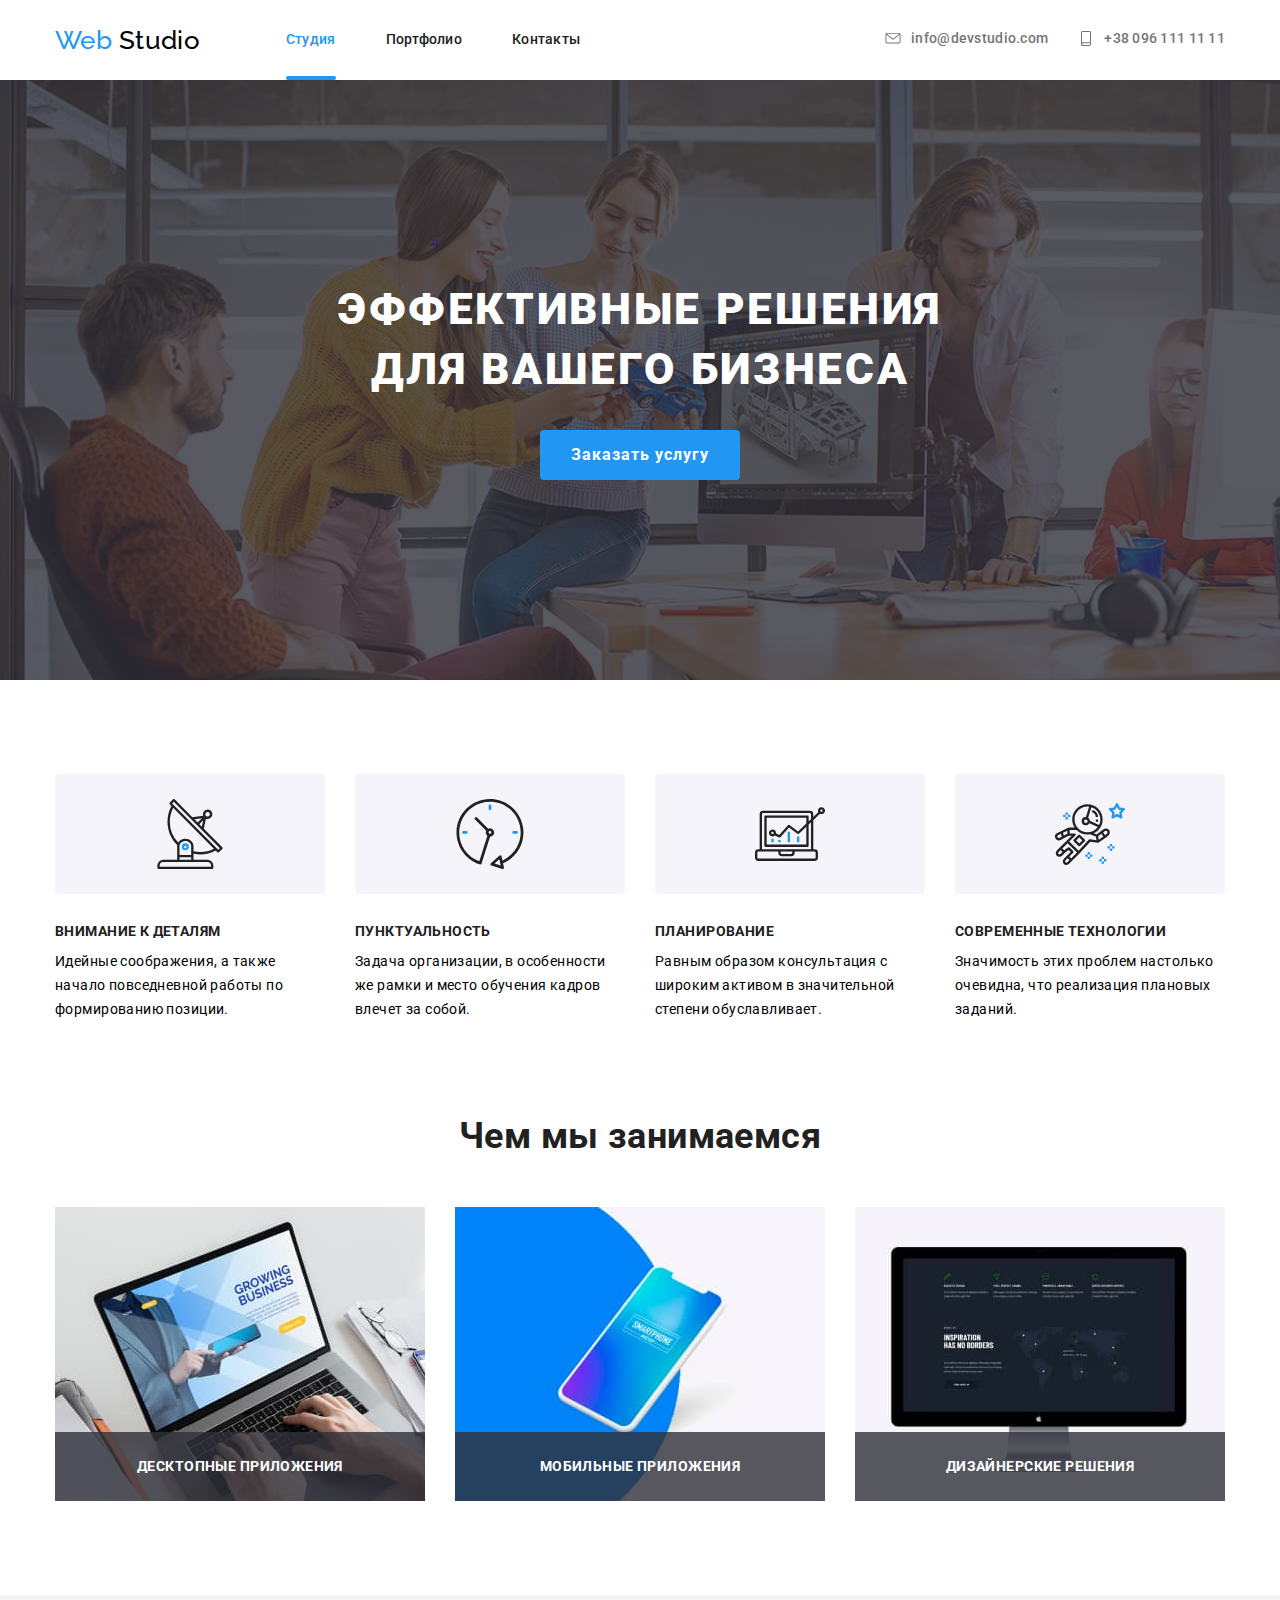
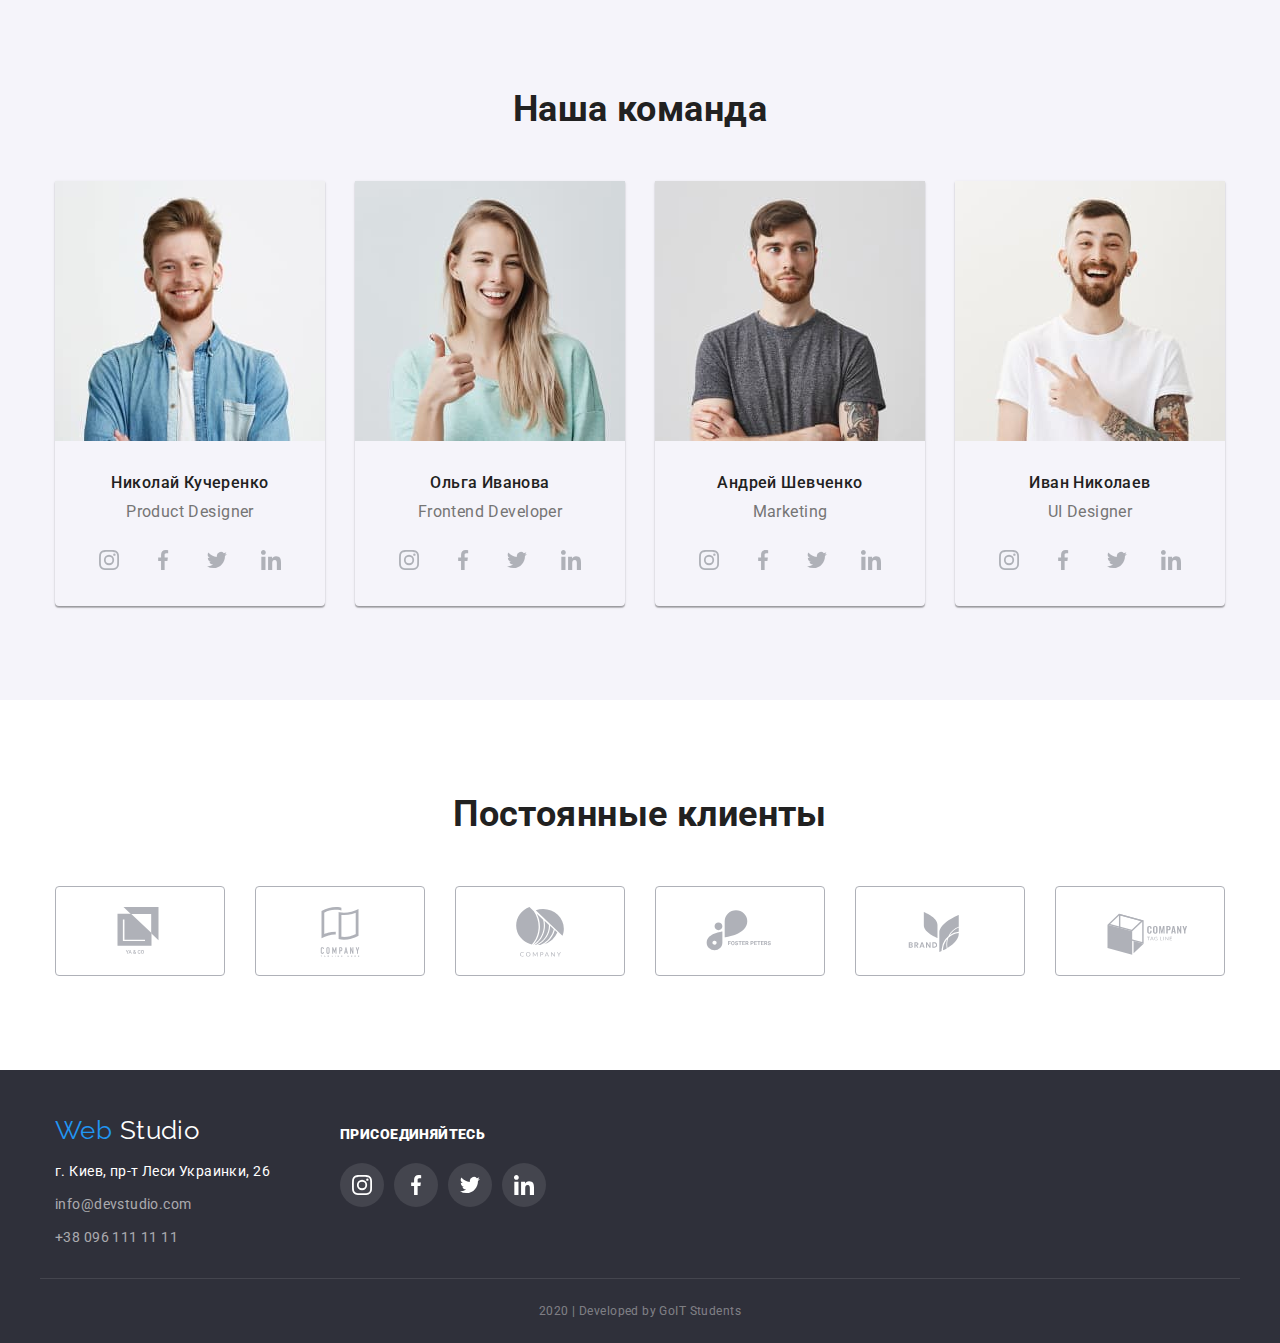
==== index.html @ 86d96fcd "добавляет исходники" ====
<!DOCTYPE html>
<html lang="ru">
    <head>
        <meta charset="utf-8">
        <meta name="viewport" content="width=device-width, initial-scale=1.0">
        <title>Web Studio v.1</title>
        <link href="https://fonts.googleapis.com/css2?family=Raleway:wght@700&family=Roboto:wght@400;500;700;900&display=swap" rel="stylesheet">
        <link rel="stylesheet" href="https://cdnjs.cloudflare.com/ajax/libs/modern-normalize/0.6.0/modern-normalize.min.css">
        <link rel="stylesheet" href="./css/style.css">
    </head>

    <body>
        <header>
            <nav class="header header-nav container">
                <a class="logo" href="index.html">
                    <span class="logo-web">Web</span>
                    <span class="logo-header">Studio</span>
                </a>   
                <ul class="site-nav menu-nav">
                     <li class="menu-nav-link">
                        <a class="link current" href="index.html">Студия</a>
                     </li>
                     <li class="menu-nav-link">
                        <a class="link" href="portfolio.html">Портфолио</a>
                     </li>
                     <li class="menu-nav-link">
                        <a class="link" href="">Контакты</a>
                     </li>
                </ul>  
                <ul class="contact contact-nav">
                    <li class="cnt">
                        <a class="cnt-link" href="mailto:info@devstudio.com">
                            <svg class="icon-cnt">
                                <use href="./image/sprite.svg#icon-mail"></use>
                            </svg>
                            info@devstudio.com
                        </a>
                    </li>
                    <li class="cnt"> 
                        <a class="cnt-link" href="tel:+380961111111">
                            <svg class="icon-cnt">
                                <use href="./image/sprite.svg#icon-tel"></use>
                            </svg>
                            +38 096 111 11 11</a>
                    </li>
                </ul>      
             </nav> 
        </header>


        <main>
            <!-- Герой -->
            <section class="hero">
               <div class="hero-container">
                    <h1 class="hero-title">Эффективные решения<br>для вашего бизнеса</h1> 
                    <a class="button" href="">Заказать услугу</a>
               </div>
            </section>

            <!-- Особенности -->
            <!--<section class="container ">
                <h2 class="container-title">Наши преимущества</h2>
                <ul class="section">
                    <li class="section-list">
                        <h3 class="section-title">Внимание к деталям</h3>
                        <p class="text">Идейные соображения, а также начало повседневной работы по формированию позиции.</p>
                    </li>
                    <li class="section-list">
                        <h3 class="section-title">Пунктуальность</h3>
                        <p class="text">Задача организации, в особенности же рамки и место обучения кадров влечет за собой.</p>
                    </li>
                    <li class="section-list">
                        <h3 class="section-title">Планирование</h3>
                        <p class="text">Равным образом консультация с широким активом в значительной степени обуславливает.</p>
                    </li>
                    <li class="section-list">
                        <h3 class="section-title">Современные технологии</h3>
                        <p class="text">Значимость этих проблем настолько очевидна, что реализация плановых заданий.</p>
                    </li>
                </ul>
            </section>
        -->

           <section class="container ">
                <h2 class="visually-hidden">Наши преимущества</h2>
                <ul class="section">
                    <li class="section-list">
                        <div class="section-icon">
                            <svg>
                                <use href="./image/sprite.svg#icon-antenna"></use>
                            </svg>
                        </div>
                        <h3 class="section-title">Внимание к деталям</h3>
                        <p class="text">Идейные соображения, а также начало повседневной работы по формированию позиции.</p>
                    </li>
                    <li class="section-list">
                        <div class="section-icon">
                            <svg>
                                <use href="./image/sprite.svg#icon-clock"></use>
                            </svg>
                        </div>
                        <h3 class="section-title">Пунктуальность</h3>
                        <p class="text">Задача организации, в особенности же рамки и место обучения кадров влечет за собой.</p>
                    </li>
                    <li class="section-list">
                        <div class="section-icon">
                            <svg>
                                <use href="./image/sprite.svg#icon-diagram"></use>
                            </svg>
                        </div>
                        <h3 class="section-title">Планирование</h3>
                        <p class="text">Равным образом консультация с широким активом в значительной степени обуславливает.</p>
                    </li>
                    <li class="section-list">
                        <div class="section-icon">
                            <svg>
                                <use href="./image/sprite.svg#icon-astronaut"></use>
                            </svg>
                        </div>
                        <h3 class="section-title">Современные технологии</h3>
                        <p class="text">Значимость этих проблем настолько очевидна, что реализация плановых заданий.</p>
                    </li>
                </ul>
            </section>


            <!--Чем мы занимаемся-->
            <section class="features container">
                <h2 class="features-title">Чем мы занимаемся</h2>
                <ul class="features-list">
                    <li class="features-items">
                        <img class="features-img" src="./image/desktop.jpg" alt="desktop">
                        <p>Десктопные приложения</p>
                    </li>
                    <li class="features-items">
                        <img class="features-img" src="./image/mobi.jpg" alt="mobi">
                        <p>Мобильные приложения</p>
                    </li>
                    <li class="features-items">
                        <img class="features-img" src="./image/design.jpg" alt="design">
                        <p>Дизайнерские решения</p>
                    </li>
                </ul>
            </section>
            
            <!--Team-->
            <section class="team">
                <div class="container">
                    <h2 class="team-title">Наша команда</h2>
                    <ul class="team-list">
                        <li class="team-items">
                            <img src="./image/николай.jpg" alt="Николай Кучеренко">
                            <h3 class="team-name">Николай Кучеренко</h3>
                            <p>Product Designer</p>
                            <ul class="social">
                                <li class="social-items">
                                    <a target="_blank" href="" aria-label="instagram">
                                        <svg class="social-icon">
                                            <use href="./image/sprite.svg#icon-instagram"></use>
                                        </svg>
                                    </a>
                                </li>
                                <li class="social-items">
                                    <a target="_blank" href="" aria-label="facebook">
                                        <svg class="social-icon">
                                            <use href="./image/sprite.svg#icon-facebook"></use>
                                        </svg>
                                    </a>
                                </li>
                                <li class="social-items">
                                    <a target="_blank" href="" aria-label="twitter">
                                        <svg class="social-icon">
                                            <use href="./image/sprite.svg#icon-twitter"></use>
                                        </svg>
                                    </a>
                                </li>
                                <li class="social-items">
                                    <a target="_blank" href="" aria-label="linkedin">
                                        <svg class="social-icon">
                                            <use href="./image/sprite.svg#icon-linkedin"></use>
                                        </svg>
                                    </a>
                                </li>
                            </ul>
                        </li>
                        <li class="team-items">
                            <img src="./image/ольга.jpg" alt="Ольга Иванова">
                            <h3 class="team-name">Ольга Иванова</h3>
                            <p>Frontend Developer</p>
                            <ul class="social">
                                <li class="social-items">
                                    <a target="_blank" href="" aria-label="instagram">
                                        <svg class="social-icon">
                                            <use href="./image/sprite.svg#icon-instagram"></use>
                                        </svg>
                                    </a>
                                </li>
                                <li class="social-items">
                                    <a target="_blank" href="" aria-label="facebook">
                                        <svg class="social-icon">
                                            <use href="./image/sprite.svg#icon-facebook"></use>
                                        </svg>
                                    </a>
                                </li>
                                <li class="social-items">
                                    <a target="_blank" href="" aria-label="twitter">
                                        <svg class="social-icon">
                                            <use href="./image/sprite.svg#icon-twitter"></use>
                                        </svg>
                                    </a>
                                </li>
                                <li class="social-items">
                                    <a target="_blank" href="" aria-label="linkedin">
                                        <svg class="social-icon">
                                            <use href="./image/sprite.svg#icon-linkedin"></use>
                                        </svg>
                                    </a>
                                </li>
                            </ul>
                        </li>
                        <li class="team-items">
                            <img src="./image/андрей.jpg" alt="Андрей Шевченко">
                            <h3 class="team-name">Андрей Шевченко</h3>
                            <p>Marketing</p>
                            <ul class="social">
                                <li class="social-items">
                                    <a target="_blank" href="" aria-label="instagram">
                                        <svg class="social-icon">
                                            <use href="./image/sprite.svg#icon-instagram"></use>
                                        </svg>
                                    </a>
                                </li>
                                <li class="social-items">
                                    <a target="_blank" href="" aria-label="facebook">
                                        <svg class="social-icon">
                                            <use href="./image/sprite.svg#icon-facebook"></use>
                                        </svg>
                                    </a>
                                </li>
                                <li class="social-items">
                                    <a target="_blank" href="" aria-label="twitter">
                                        <svg class="social-icon">
                                            <use href="./image/sprite.svg#icon-twitter"></use>
                                        </svg>
                                    </a>
                                </li>
                                <li class="social-items">
                                    <a target="_blank" href="" aria-label="linkedin">
                                        <svg class="social-icon">
                                            <use href="./image/sprite.svg#icon-linkedin"></use>
                                        </svg>
                                    </a>
                                </li>
                            </ul>
                        </li>
                        <li class="team-items">
                            <img src="./image/иван.jpg" alt="Иван Николаев">
                            <h3 class="team-name">Иван Николаев</h3>
                            <p>UI Designer</p>
                            <ul class="social">
                                <li class="social-items">
                                    <a target="_blank" href="" aria-label="instagram">
                                        <svg class="social-icon">
                                            <use href="./image/sprite.svg#icon-instagram"></use>
                                        </svg>
                                    </a>
                                </li>
                                <li class="social-items">
                                    <a target="_blank" href="" aria-label="facebook">
                                        <svg class="social-icon">
                                            <use href="./image/sprite.svg#icon-facebook"></use>
                                        </svg>
                                    </a>
                                </li>
                                <li class="social-items">
                                    <a target="_blank" href="" aria-label="twitter">
                                        <svg class="social-icon">
                                            <use href="./image/sprite.svg#icon-twitter"></use>
                                        </svg>
                                    </a>
                                </li>
                                <li class="social-items">
                                    <a target="_blank" href="" aria-label="linkedin">
                                        <svg class="social-icon">
                                            <use href="./image/sprite.svg#icon-linkedin"></use>
                                        </svg>
                                    </a>
                                </li>
                            </ul>
                        </li>
                    </ul>
                </div>
            </section>

            <!--Наши клиенты-->
            <section class="client container">
                <h2 class="client-title">Постоянные клиенты</h2>
                <ul class="client-list">
                    <li class="client-items">
                        <a class="client-link" href="">
                            <svg class="icon-client icon-client1">
                                <use href="./image/sprite.svg#icon-client1"></use>
                            </svg>
                            </a>
                        </li>
                    <li class="client-items">
                        <a class="client-link" href="">
                            <svg class="icon-client icon-client2">
                                <use href="./image/sprite.svg#icon-client2"></use>
                            </svg>
                            </a>
                        </li>
                    <li class="client-items">
                        <a class="client-link" href="">
                            <svg class="icon-client icon-client3">
                                <use href="./image/sprite.svg#icon-client3"></use>
                            </svg>
                        </a>
                    </li>
                    <li class="client-items">
                        <a class="client-link" href="">
                            <svg class="icon-client icon-client4">
                                <use href="./image/sprite.svg#icon-client4"></use>
                            </svg>
                        </a>
                    </li>
                    <li class="client-items">
                        <a class="client-link" href="">
                            <svg class="icon-client icon-client5">
                                <use href="./image/sprite.svg#icon-client5"></use>
                            </svg>
                        </a>
                    </li>
                    <li class="client-items">
                        <a class="client-link" href="">
                            <svg class="icon-client icon-client6">
                                <use href="./image/sprite.svg#icon-client6"></use>
                            </svg>
                        </a>
                    </li>
                </ul>
            </section>
        </main>
        <footer>
            <div class="container footer">
                <div class="footer-address">
                    <a class="logo" href="index.html">
                        <span class="logo-web">Web</span>
                        <span class="logo-footer">Studio</span>
                    </a> 
                    <address class="address">
                        <p>г. Киев, пр-т Леси Украинки, 26</p>
                        <a class="address-link" href="mailto:info@devstudio.com">info@devstudio.com</a>
                        <a class="address-link" href="tel:+380961111111">+38 096 111 11 11</a>
                    </address>
                </div>
                <div class="join-in">
                    <p><b>Присоединяйтесь</b></p>
                    <ul class="social social-footer">
                        <li class="social-items">
                            <a class="link-items" target="_blank" href="" aria-label="instagram">
                                <svg class="social-icon">
                                    <use href="./image/sprite.svg#icon-instagram"></use>
                                </svg>
                            </a>
                        </li>
                        <li class="social-items">
                            <a class="link-items" target="_blank" href="" aria-label="facebook">
                                <svg class="social-icon">
                                    <use href="./image/sprite.svg#icon-facebook"></use>
                                </svg>
                            </a>
                        </li>
                        <li class="social-items">
                            <a class="link-items" target="_blank" href="" aria-label="twitter">
                                <svg class="social-icon">
                                    <use href="./image/sprite.svg#icon-twitter"></use>
                                </svg>  
                            </a>
                        </li>
                        <li class="social-items">
                            <a class="link-items" target="_blank" href="" aria-label="linkedin">
                                <svg class="social-icon">
                                    <use href="./image/sprite.svg#icon-linkedin"></use>
                                </svg>
                            </a>
                        </li>
                    </ul>
                </div>
            </div>
            <p class="footer-text container">2020 | Developed by GoIT Students</p>
        </footer>
    </body>
</html>
---- css/style.css ----
:root{
    --primary-text-color: #757575;
    --accent-color: #2196F3;
    --title-text-color: #212121;
    --footer-text-color: rgba(255, 255, 255, 0.6);
    --footer-background-color: #2F303A;
    --section-background: #F5F4FA;
    --white-color: #FFFFFF;

}

html {
    box-sizing: border-box;
}
  
*,
*::before,
*::after {
    box-sizing: inherit;
}

body{
    font-family: 'Roboto', sans-serif;
    font-size: 14px;
    font-weight: 400;
    letter-spacing: 0.03em;
    max-width: 1600px;
    margin: 0;
    padding: 0;
}

ul a,
a{
    text-decoration: none;
}

h2,
h3{
    color: var(--title-text-color);
}

h2{
    font-size: 36px;
    font-weight: 700;
    line-height: 1.16;
    text-align: center;
}

ul li{
    list-style: none;
} 

h1,h2,h3,h4,h5,h6,ul,p,svg,img{
    margin: 0;
    padding: 0;
}

.container{
    margin-left: auto;
    margin-right: auto;
    width: 1200px;
    padding-left: 15px;
    padding-right: 15px;
}

/*LOGO*/
.logo{
    display: block;
    
    font-family: 'Raleway', sans-serif;
    font-size: 26px;
    line-height: 1.19;
    text-decoration: none;
}
.logo .logo-web{
    color: var(--accent-color);
}

.logo .logo-header{
    color: black;
}

.logo .logo-footer{
    color: var(--white-color);
}



/*HEADER*/
header{
    position: sticky;
    top: 0;
    left: 0;
    z-index: 5;

    background-color: var(--white-color);
    font-weight: 500;
    
    line-height: 1.14;
    letter-spacing: 0.02em;
}

.site-nav .link{
    display: block;
    position: relative;

    padding-bottom: 32px;
    padding-top: 32px;
    color: var(--title-text-color);
    transition: color 250ms cubic-bezier(0.4, 0, 0.2, 1);
}


.site-nav .link.current{
    color: var(--accent-color);
}

.site-nav .link.current::after{
    content: '';
    position: absolute;
    bottom: 0;
    left: 0;

    height: 4px;
    width: 100%;
    border-radius: 2px;
    background-color: var(--accent-color);
}

.contact .cnt-link{
    color: var(--primary-text-color);
    transition: color 250ms cubic-bezier(0.4, 0, 0.2, 1);
}

.contact .icon-cnt{
    transition: fill 250ms cubic-bezier(0.4, 0, 0.2, 1);
}

.site-nav .link:hover,
.site-nav .link:focus,
.contact .cnt-link:hover,
.contact .cnt-link:focus,
.contact .cnt-link:hover .icon-cnt,
.contact .cnt-link:focus .icon-cnt {
  color: var(--accent-color);
  fill: var(--accent-color);
}

.menu-nav{
    display: flex;
}

.menu-nav-link + .menu-nav-link{
    margin-left: 50px;
}

.menu-nav-link{
    margin-left: 86px;
}

.header-nav{
    display: flex;
    justify-content: space-between;
    align-items: center;
}

.contact-nav{
    display: flex;
    margin-left: auto;
    align-self: center;
}

.cnt + .cnt{
    margin-left: 30px;
}

.icon-cnt{
    fill: var(--primary-text-color);
    width: 16px;
    height: 15px;
    margin-right: 10px;
}

.cnt-link{
    display: inline-flex;
}



/*HERO*/
.hero{
    max-width: 1600px;
    height: 600px;
    background-image: linear-gradient( rgba(47, 48, 58, 0.8),  rgba(47, 48, 58, 0.8)),
    url(../image/hero.jpg); 
    text-align: center;
    color: var(--white-color);
    margin-bottom: 94px;
}

.hero-title{    
    font-weight: 900;
    font-size: 44px;
    line-height: 1.36;
    letter-spacing: 0.06em;
    text-transform: uppercase;
    margin-bottom: 30px;
    
}

.hero .button{
    color: var(--white-color);
    font-weight: 700;
    font-size: 16px;
    line-height: 1.87;
    letter-spacing: 0.06em;

    padding-top: 10px;
    padding-bottom: 10px;
    background-color: var(--accent-color);
    display: block;
    width: 200px;
    border-radius: 4px;
    margin-right: auto;
    margin-left: auto;
}

.hero .hero-container{
    padding-top: 200px;
    padding-bottom: 200px;
}

/*Особенности*/
.section{
    display: flex;
    margin-bottom: 94px;
}

/*
.section .section-list::before{
    content: "";
    display: inline-flex;
    width: 270px;
    height: 120px;
    background-color: var(--section-background);
    border-radius: 4px;
}

.section .section-list:nth-child(1)::before{
    background-image: url(../image/antenna.svg);
    background-position: center;
    background-repeat: no-repeat;
}

.section .section-list:nth-child(2)::before{
    background-image: url(../image/clock.svg);
    background-position: center;
    background-repeat: no-repeat;
}

.section .section-list:nth-child(3)::before{
    background-image: url(../image/diagram.svg);
    background-position: center;
    background-repeat: no-repeat;
}

.section .section-list:nth-child(4)::before{
    background-image: url(../image/astronaut.svg);
    background-position: center;
    background-repeat: no-repeat;
}
*/

.section-list .section-icon{
    width: 270px;
    height: 120px;
    background-color: var(--section-background);
    border-radius: 4px;
    text-align: center;
}

.section-icon svg{
    width: 70px;
    height: 70px;
    margin-top: 25px;
}

.section-list + .section-list{
    margin-left: 30px;
}

.section .section-title{
    font-weight: 700;
    font-size: 14px;
    line-height: 1.14;
    text-transform: uppercase;
    margin-top: 30px;
    margin-bottom: 10px;
}

.section .text{
    line-height: 1.71;
    margin: 0;
}

.visually-hidden{
    position: absolute;
    width: 1px;
    height: 1px;
    margin: -1px;
    border: 0;
    padding: 0;
    clip: rect(0 0 0 0);
    overflow: hidden;
}


/* Чем мы занимаемся?*/

.features-list{
    display: flex;
    margin-bottom: 94px;
}

.features-title{
    margin-bottom: 50px;
}

.features-items + .features-items{
    margin-left: 30px;
}

.features-items{
    position: relative;
}

.features p{
    position: absolute;
    bottom: 0;
    left: 0;
    padding-top: 27px;
    padding-bottom: 27px;
    margin: 0;
    width: 100%;
    font-weight: 700;
    line-height: 1.14;
    text-transform: uppercase;
    text-align: center;
    color: var(--white-color);
    background: rgba(47, 48, 58, 0.8);
}

.features-img{
    display: block;
}


/*TEAM*/
.team{
    background-color: var(--section-background);
}
.team-title{
    margin-bottom: 50px;
    padding-top: 94px;
}

.team .team-list{
    display: flex;
    padding-bottom: 94px;
}

.team .team-items{
    box-shadow: 0px 2px 1px rgba(0, 0, 0, 0.2), 0px 1px 1px rgba(0, 0, 0, 0.14), 0px 1px 3px rgba(0, 0, 0, 0.12);
    border-radius: 0px 0px 4px 4px; 
}

.team-items + .team-items{
    margin-left: 30px;
} 

.team .team-name{
    font-weight: 500;
    font-size: 16px;
    line-height: 1.18;
    text-align: center;
    margin-top: 30px;
    margin-bottom: 10px;
}

.team p{
    color: var(--primary-text-color);
    font-weight: 400;
    font-size: 16px;
    line-height: 1.18;
    text-align: center;
    margin-bottom: 16px;
}



/*Social*/
.social .social-items:hover,
.social .social-items:focus{
    background-color: var(--accent-color);
    border-radius: 75%;
}

.social-items:hover .social-icon,
.social-items:focus .social-icon{
    fill: var(--white-color);
}

.social{
    display: flex;
    justify-content: center;
}

.social .social-items{
    margin-bottom: 24px;

    height: 44px;
    width: 44px;
    border-radius: 75%;
    
    transition: background-color 250ms cubic-bezier(0.4, 0, 0.2, 1);
}

.social .social-items a{
    display: block;
}

.social-items + .social-items{
    margin-left: 10px;
}

.social-icon{
    width: 44px;
    height: 44px;
    fill: #afb1b8;
    
    transition: fill 250ms cubic-bezier(0.4, 0, 0.2, 1);
}


/*Наши клиенты*/
.client-title{
    margin-bottom: 50px;
    margin-top: 94px;  
}

.client .client-list{
    display: flex;
    justify-content: space-between;
    margin-bottom: 94px;
}

.client .client-link{
    border: 1px solid #AFB1B8;
    box-sizing: border-box;
    border-radius: 4px;
    width: 170px;
    height: 90px;
    display: inline-block;
    text-align: center;

    transition: border 250ms cubic-bezier(0.4, 0, 0.2, 1);
}

.client-items + .client-items{
    margin-left: 30px;
}

.client .client-link:hover,
.client .client-link:focus{
    border: 1px solid var(--accent-color);
}


.client-items .icon-client{
    fill: #afb1b8;
    width: 100px;
    height: 50px;
    margin-top: 20px;

    transition: fill 250ms cubic-bezier(0.4, 0, 0.2, 1);
}

.client .client-link:hover svg,
.client .client-link:focus svg{
    fill: var(--accent-color);
}


/*FOOTER*/
footer{
    background-color: var(--footer-background-color);
    color: var(--white-color);
    font-weight: 400;
    font-style: normal;
    font-size: 14px;
    line-height: 1.71;
}

.footer{
    display: flex;
    align-items: baseline;
}
.footer-address{
    margin-top: 45px;
    margin-bottom: 28px;
}

.address{
    font-weight: 400;
    font-style: normal;
    display: flex;
    flex-direction: column;
    margin-top: 14px;
}

.address-link{
   color: var(--footer-text-color);
   margin-top: 9px;
   transition: color 250ms cubic-bezier(0.4, 0, 0.2, 1);
}

.address-link:hover,
.address-link:focus{
    color: var(--accent-color)
}

.join-in{
    font-weight: bold;
    line-height: 1.14;
    text-transform: uppercase;
    margin-left: 70px;
}

.join-in p{
    margin-bottom: 20px;
}

.footer-text{
    font-size: 12px;
    line-height: 2;
    text-align: center;
    color: rgba(255, 255, 255, 0.4); 
    padding-top: 20px;
    padding-bottom: 20px;
    border-top: 1px solid rgba(255, 255, 255, 0.1);;
}

.social-footer .social-icon{
    fill: var(--white-color);
    background: rgba(255, 255, 255, 0.1);
    border-radius: 75px;
}


/*PORTFOLIO*/


/*projects*/
.filter{
    font-weight: 500;
    font-size: 16px;
    line-height: 1.62;
    text-align: center;
    padding-left: 22px;
    padding-right: 22px;
    padding-top: 6px;
    padding-bottom: 6px;
    background: var(--section-background);
    border-radius: 4px;
    border: 1px solid transparent;
    cursor: pointer;

    transition: background-color 250ms cubic-bezier(0.4, 0, 0.2, 1), color 250ms cubic-bezier(0.4, 0, 0.2, 1), box-shadow 250ms cubic-bezier(0.4, 0, 0.2, 1);
}

.filters-items + .filters-items{
    margin-left: 8px;
}

.filter:hover,
.filter:focus{
    background-color: var(--accent-color);
    color: var(--white-color);
    box-shadow: 0px 2px 2px rgba(0, 0, 0, 0.12), 0px 1px 2px rgba(0, 0, 0, 0.08), 0px 3px 1px rgba(0, 0, 0, 0.1);
    border-radius: 4px;
}


.projects-list .title{
    font-weight: 700;
    font-size: 18px;
    line-height: 2;
    letter-spacing: 0.06em;
    text-align: left;
    padding-left: 24px;
    padding-right: 24px;
    margin-top: 20px;
}

.description{
    position: absolute;
    top: 100%;
    left: 0;
    
    transition: transform 250ms cubic-bezier(0.4, 0, 0.2, 1);

    padding-left: 24px;
    padding-right: 24px;
    padding-top: 63px;
    padding-bottom: 63px;

    width: 100%;
    height: 100%;
    opacity: 0;

    font-size: 18px;
    line-height: 1.55;
    color: var(--white-color);
    background: rgba(33, 150, 243, 0.9);
}

.project-modal{
    position: relative;
    overflow: hidden;
}

.project-modal:focus .description,
.project-modal:hover .description{
    transform: translateY(-100%);
}

.category{
    font-size: 16px;
    line-height: 1.87;
    color: var(--primary-text-color);
    padding-left: 24px;
    padding-right: 24px;
    margin-bottom: 20px;
    margin-top: 4px;
}

.projects .filters{
    display: flex;
    justify-content: center;
    margin-top: 93px;
    margin-bottom: 50px;
}

.projects .projects-list{
    display: flex;
    flex-wrap: wrap;
    margin-bottom: 94px;
}

.project-link{
    display: block;
}

.project-link img{
    display: block;
}

.projects .projects-items{
    width: calc((100% - 60px) / 3);
    margin-bottom: 30px;
    margin-right: 30px;
    border: 1px solid #EEEEEE;
    box-sizing: border-box;
    overflow: hidden;
}

.projects .projects-items:hover,
.projects .projects-items:focus{
    box-shadow: 1px 4px 6px rgba(0, 0, 0, 0.16), 0px 4px 4px rgba(0, 0, 0, 0.06), 0px 1px 1px rgba(0, 0, 0, 0.12);
    border: none;
}

.projects-items:hover .description,
.projects-items:focus .description{
    opacity: 1;
}


.projects-items:nth-last-child(-n+3){
  margin-bottom: 0;
}

.projects-items:nth-child(3n){
    margin-right: 0;
}
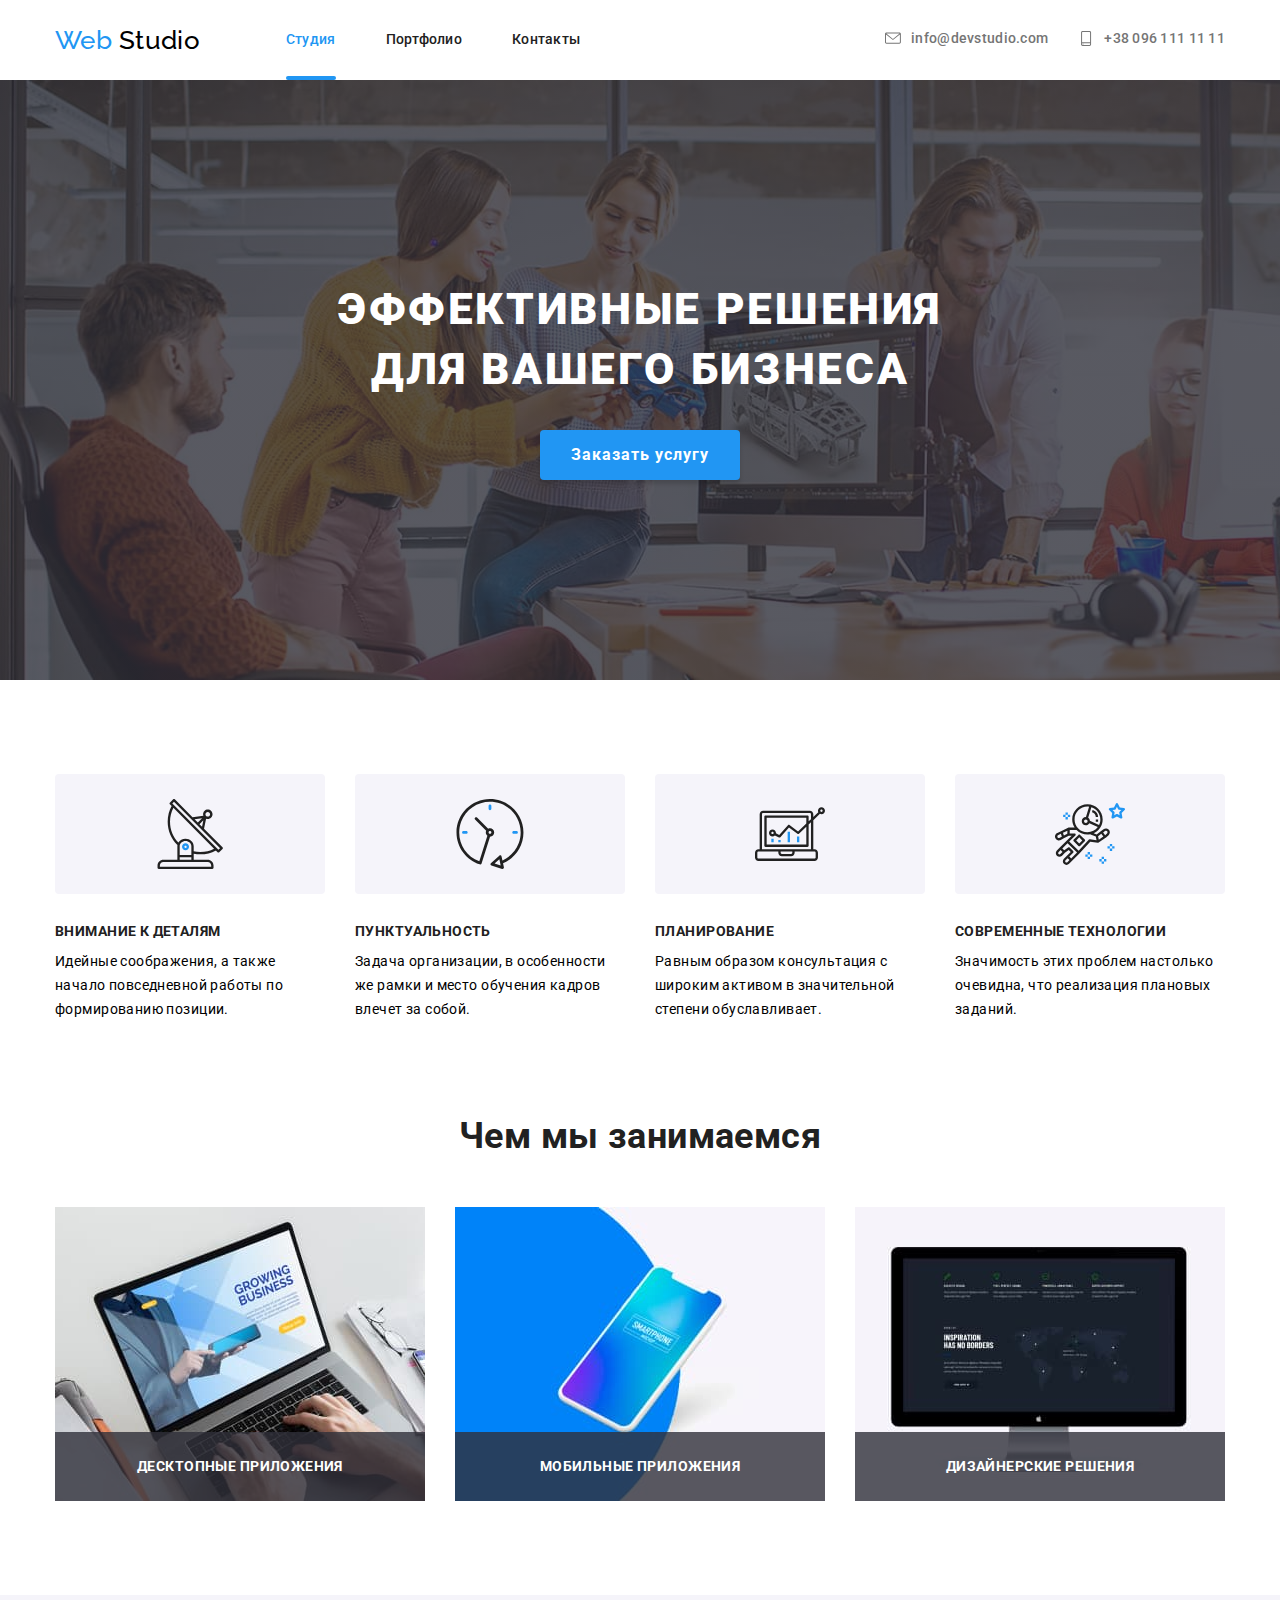
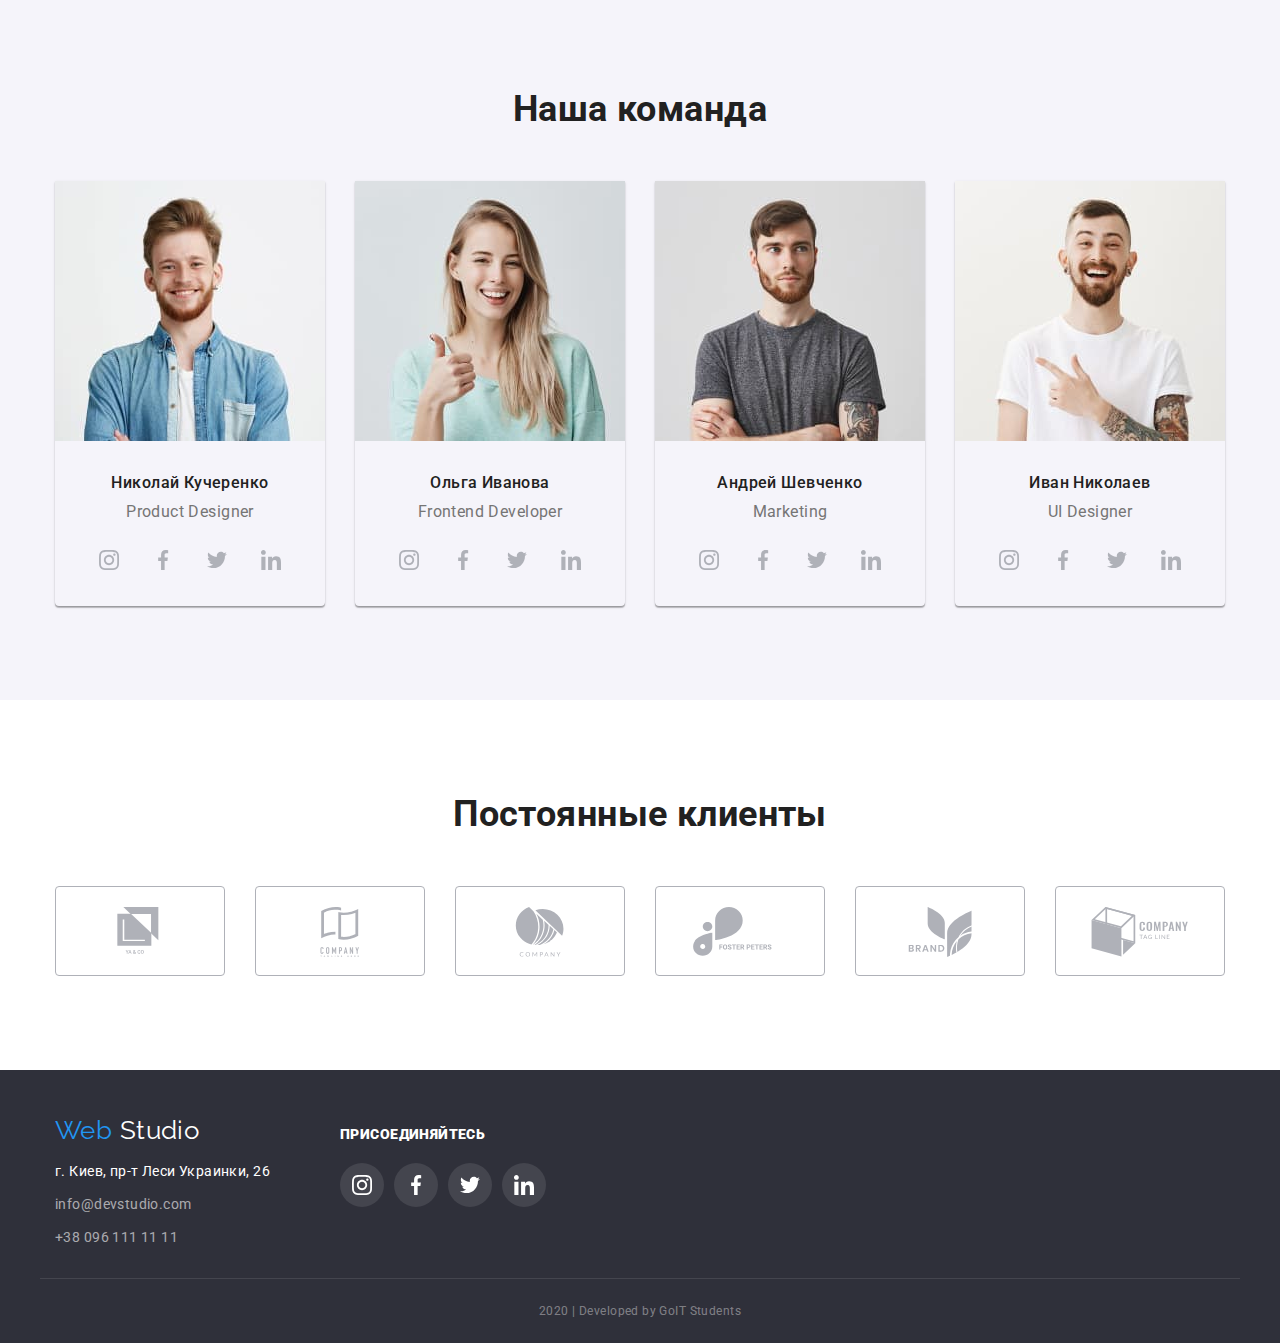
==== commit fb33218b: "что только не делает" ====
--- a/index.html
+++ b/index.html
@@ -53,7 +53,70 @@
             <section class="hero">
                <div class="hero-container">
                     <h1 class="hero-title">Эффективные решения<br>для вашего бизнеса</h1> 
-                    <a class="button" href="">Заказать услугу</a>
+                    <button class="open-button" data-modal-open>Заказать услугу</button>
+                    <div class="backdrop is-hidden" data-modal>
+                        <div class="modal-form">
+                            <button class="close-button" data-modal-close>
+                                <svg class="close-icon" viewBox="0 0 11 11" xmlns="http://www.w3.org/2000/svg">
+                                    <path d="M11 1.10786L9.89214 0L5.5 4.39214L1.10786 0L0 1.10786L4.39214 5.5L0 9.89214L1.10786 11L5.5 6.60786L9.89214 11L11 9.89214L6.60786 5.5L11 1.10786Z"/>
+                                </svg>                                        
+                            </button>
+                            <form class="form" action="" autocomplete="off">
+                                <h1 class="form-title">Оставьте свои данные, мы вам перезвоним</h1>
+                                <div class="form-field">
+                                    <input type="text" 
+                                        class="form-input" 
+                                        placeholder=" "
+                                        name="customer-name"
+                                        id="customer-name">
+                                    <label for="customer-name" class="form-label">Имя</label>
+                                    <svg class="icon">
+                                            <use href="./image/sprite.svg#icon-person-form"></use>
+                                    </svg>
+                                </div>
+                                <div class="form-field">
+                                    <input type="tel" 
+                                        class="form-input" 
+                                        placeholder=" "
+                                        name="tel"
+                                        id="tel">
+                                    <label for="tel" class="form-label">Телефон</label>
+                                    <svg class="icon">
+                                        <use href="./image/sprite.svg#icon-phone-form"></use>
+                                    </svg>
+                                </div>
+                                <div class="form-field">
+                                    <input type="email" 
+                                        class="form-input" 
+                                        placeholder=" "
+                                        name="mail"
+                                        id="mail">
+                                    <label for="mail" class="form-label">Почта</label>
+                                    <svg class="icon">
+                                        <use href="./image/sprite.svg#icon-email-form"></use>
+                                    </svg>
+                                </div>
+                                <div class="form-field comment">                                 
+                                    <textarea class="form-input form-comment" 
+                                        name="comment"
+                                        id="comment"
+                                        rows="10"
+                                        placeholder=" "></textarea>
+                                    <label class="form-label comment-label" for="comment">Комментарий</label>
+                                </div>
+                                <div class="form-field form-polisy">
+                                    <input type="checkbox"
+                                    name="polisy"
+                                    id="polisy"
+                                    placeholder=" ">
+                                    <label for="polisy">Соглашаюсь с рассылкой и принимаю
+                                        <a href="">Условия договора</a>
+                                    </label>
+                                </div>
+                                <button type="submit">Отправить</button>
+                            </form>
+                          </div>
+                    </div>
                </div>
             </section>
 
@@ -390,5 +453,7 @@
             </div>
             <p class="footer-text container">2020 | Developed by GoIT Students</p>
         </footer>
+
+        <script src="./js/modal.js"></script>
     </body>
 </html>--- a/css/style.css
+++ b/css/style.css
@@ -208,7 +208,7 @@
     
 }
 
-.hero .button{
+.hero .open-button{
     color: var(--white-color);
     font-weight: 700;
     font-size: 16px;
@@ -218,17 +218,182 @@
     padding-top: 10px;
     padding-bottom: 10px;
     background-color: var(--accent-color);
+    box-shadow: 0px 4px 4px rgba(0, 0, 0, 0.15);
     display: block;
     width: 200px;
     border-radius: 4px;
     margin-right: auto;
     margin-left: auto;
-}
+    cursor: pointer;
+    border: transparent;
+    outline: none;
+}
+
 
 .hero .hero-container{
     padding-top: 200px;
     padding-bottom: 200px;
 }
+
+
+/*модалка*/
+.backdrop{
+    position: fixed;
+    top: 0;
+    left: 0;
+    width: 100%;
+    height: 100%;
+  
+    opacity: 1;
+    background: rgba(0, 0, 0, 0.2);
+    transition: opacity 250ms cubic-bezier(0.4, 0, 0.2, 1);
+    z-index: 20;
+}
+
+.backdrop.is-hidden {
+    opacity: 0;
+    pointer-events: none;
+    visibility: hidden;
+  }
+
+.modal-form {
+    position: absolute;
+    top: 50%;
+    left: 50%;
+    transform: translateY(-50%) translateX(-50%);
+    max-width: 528px;
+    padding: 40px;
+  
+    background-color: #fff;
+    color: var(--title-text-color);
+    transition: transform 250ms cubic-bezier(0.4, 0, 0.2, 1);
+}
+
+.close-button{
+    display: flex;
+    justify-content: center;
+    align-items: center;
+    position: absolute;
+    right: 8px;
+    top: 8px;
+    width: 30px;
+    height: 30px;
+    
+    cursor: pointer;
+    border: 1px solid rgba(0, 0, 0, 0.1);
+    outline: none;
+    border-radius: 75px;
+    background-color: var(--white-color);
+   
+    padding: 0;
+}
+
+.close-icon{
+    width: 11px;
+    height: 11px;
+    fill: var(--title-text-color);
+}
+
+.close-button:hover .close-icon{
+    fill: var(--accent-color);
+}
+
+.form-title{
+    color: var(--title-text-color);
+    font-size: 20px;
+    margin-bottom: 30px;
+}
+
+.form-field{
+    margin-bottom: 28px;
+    position: relative;
+}
+
+.form-field.comment{
+    margin-bottom: 20px;
+}
+
+.form-field .form-comment{
+    resize: vertical;
+    min-height: 120px;
+    width: 100%;
+}
+
+
+.form-field .form-polisy{
+    margin-bottom: 30px;
+}
+
+.form-field .form-input{
+    width: 100%;
+    height: 40px;
+    padding: 12px 16px;
+    border: 1px solid rgba(33, 33, 33, 0.2);
+    border-radius: 4px;
+
+    transition: border-color 250ms cubic-bezier(0.4, 0, 0.2, 1);
+}
+
+.form .form-field input{
+    padding-left: 42px;
+}
+
+.form-input:focus{
+    border-color: var(--accent-color);
+    outline: none;
+}
+
+.form-field .form-label{
+    position: absolute;
+    top: 50%;
+    left: 42px;
+    transform: translateY(-50%);
+
+    color: var(--primary-text-color);
+
+    transition: color 250ms cubic-bezier(0.4, 0, 0.2, 1), transform 250ms cubic-bezier(0.4, 0, 0.2, 1);
+
+}
+
+.form-input:focus ~ .form-label,
+.form-input:not(:placeholder-shown) ~ .form-label{
+    color: var(--accent-color);
+    transform: translateY(-40px) translateX(-23px);
+}
+
+.form-field .form-label.comment-label{
+    position: absolute;
+    top: 20px;
+    left: 16px;  
+
+    transition: transform 250ms cubic-bezier(0.4, 0, 0.2, 1);
+}
+
+.form-input:focus ~ .form-label.comment-label,
+.form-input:not(:placeholder-shown) ~ .form-label.comment-label{
+    color: var(--accent-color);
+    transform: translateY(-40px);
+}
+
+.form-field .icon{
+    position: absolute;
+    top: 11px;
+    left: 16px;
+    height: 18px;
+    width: 18px;
+    display: inline-block;
+    
+    fill: var(--title-text-color);
+
+    transition: fill 250ms cubic-bezier(0.4, 0, 0.2, 1);
+}
+
+.form-field:focus-within .icon{
+    fill: var(--accent-color);
+}
+
+
+
 
 /*Особенности*/
 .section{
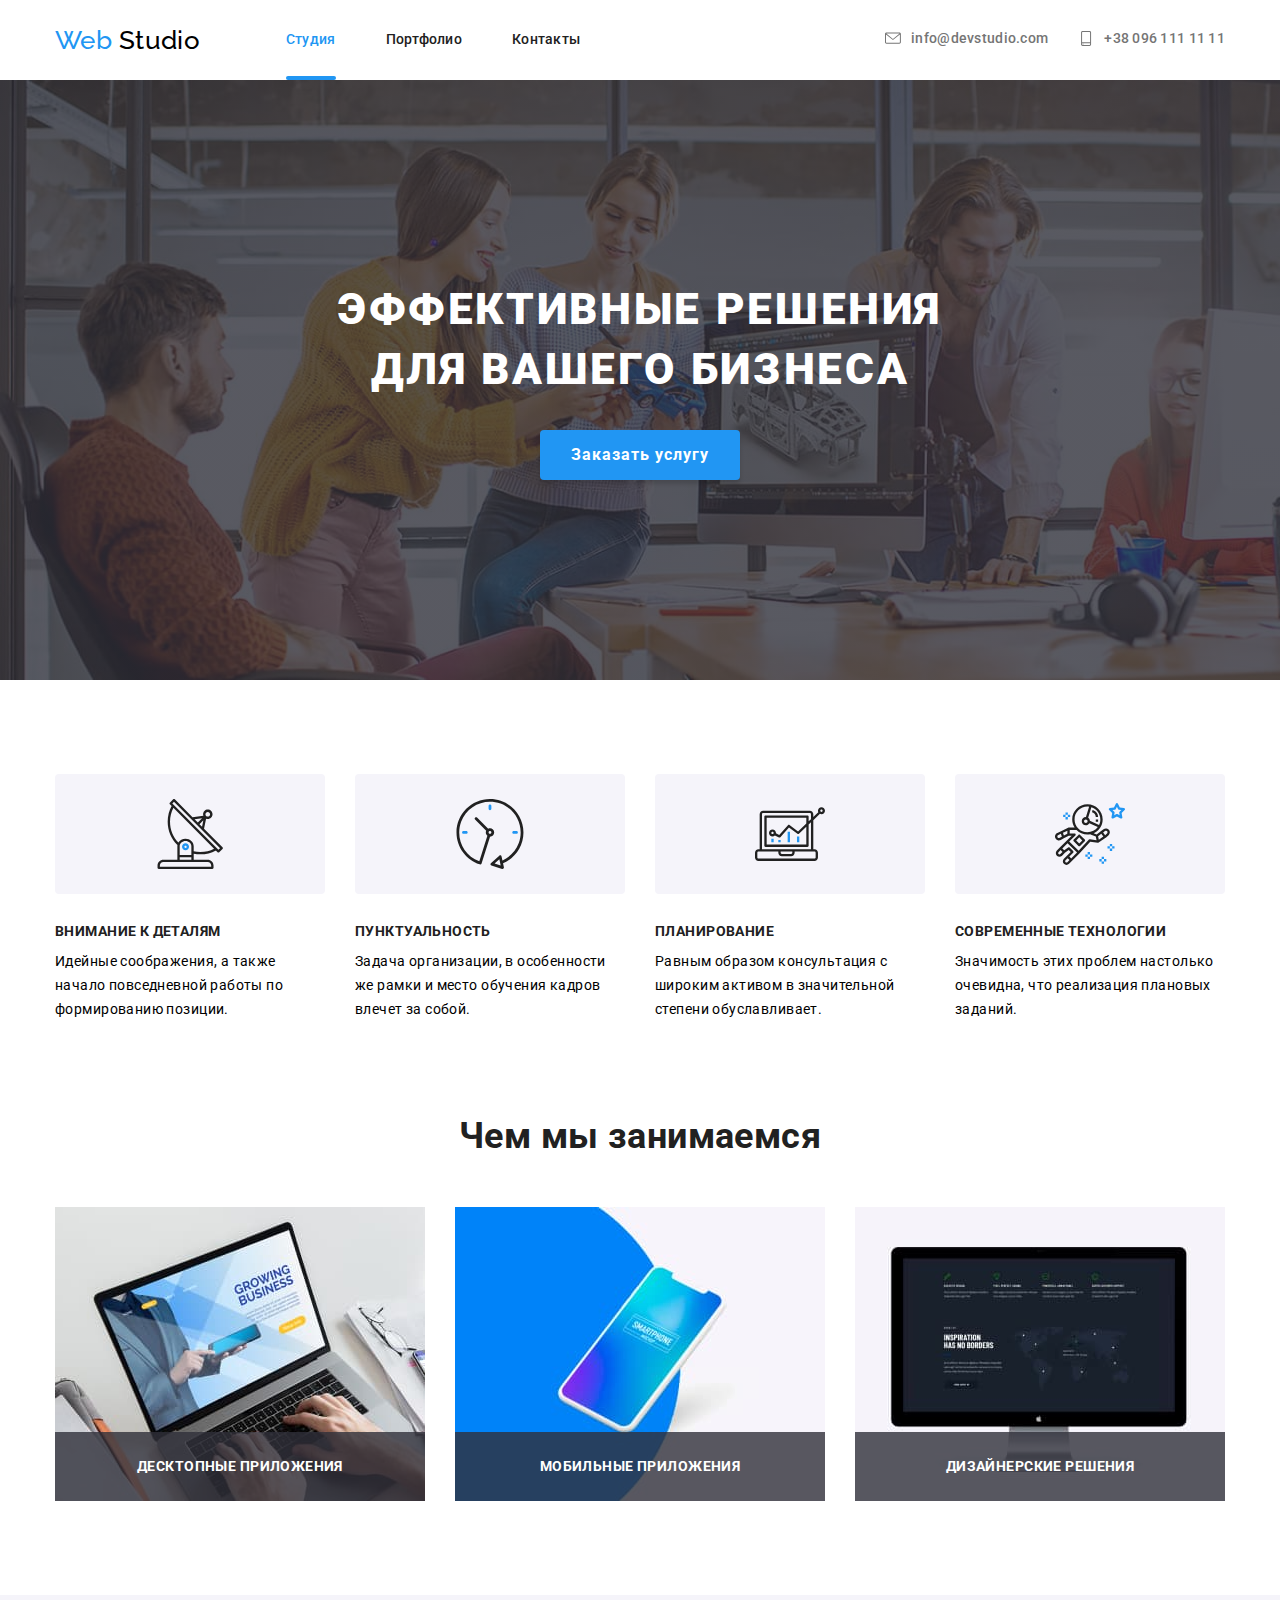
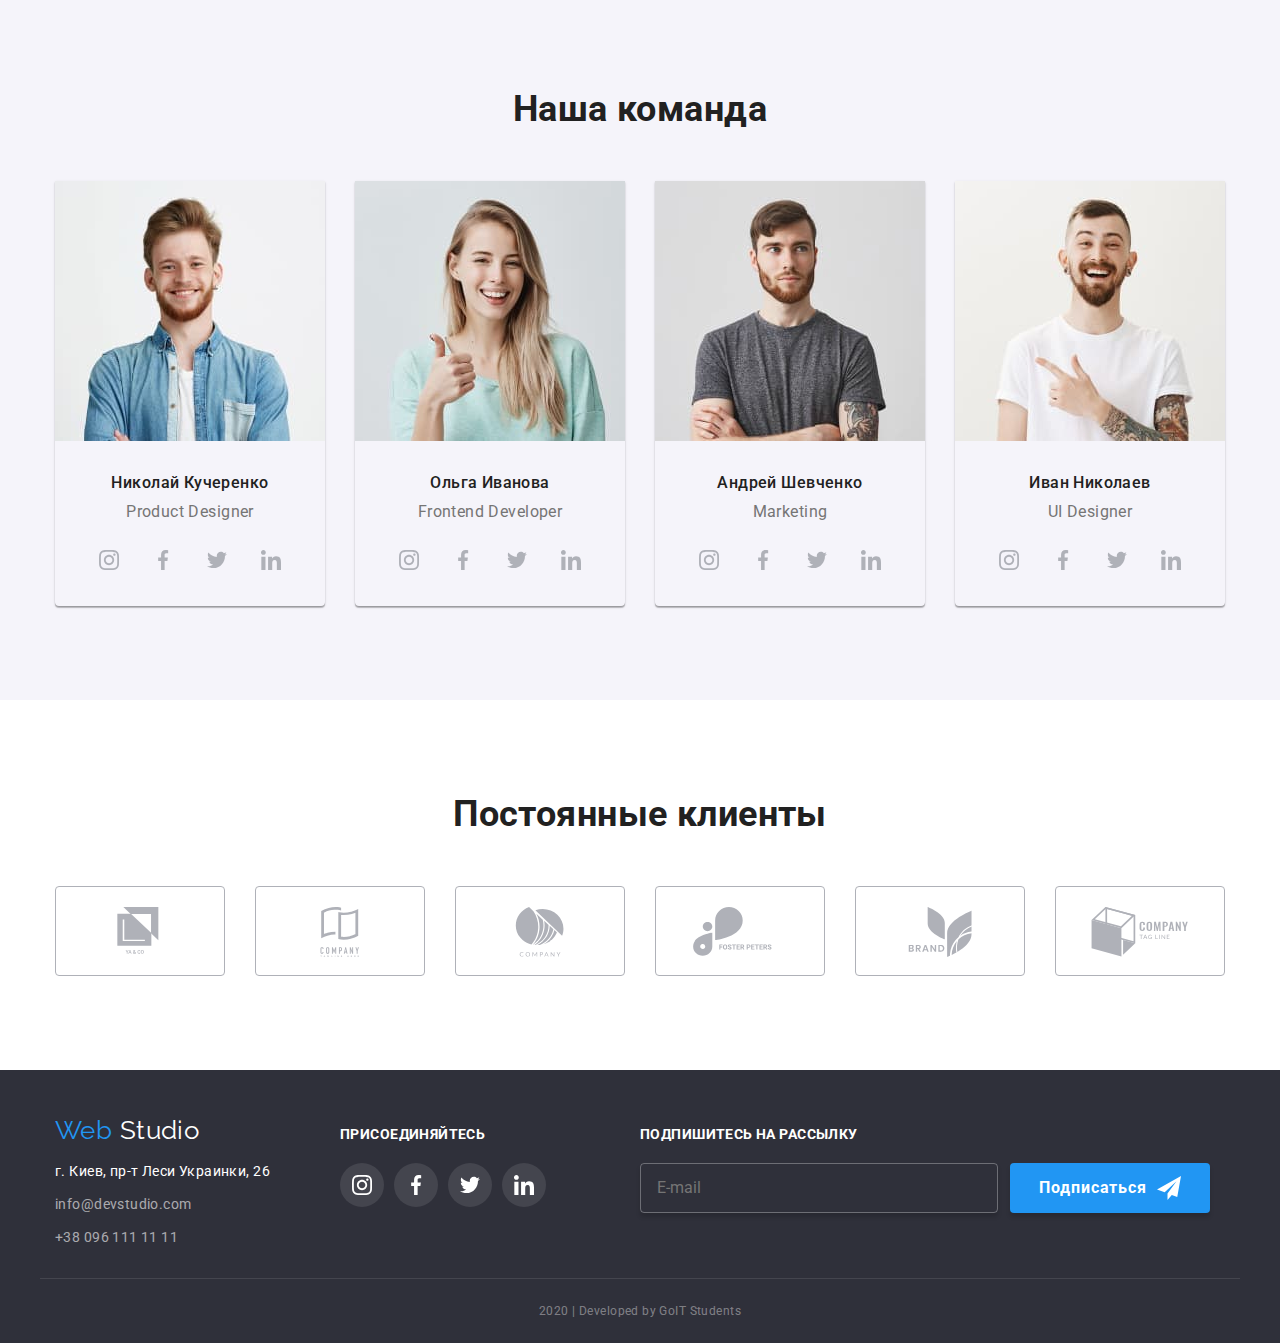
==== commit 2368862c: "стилизует веб-студию" ====
--- a/index.html
+++ b/index.html
@@ -105,15 +105,16 @@
                                     <label class="form-label comment-label" for="comment">Комментарий</label>
                                 </div>
                                 <div class="form-field form-polisy">
-                                    <input type="checkbox"
+                                    <input class="polisy-checkbox visually-hidden"
+                                    type="checkbox"
                                     name="polisy"
                                     id="polisy"
                                     placeholder=" ">
-                                    <label for="polisy">Соглашаюсь с рассылкой и принимаю
-                                        <a href="">Условия договора</a>
+                                    <label class="polisy-label" for="polisy">Соглашаюсь с рассылкой и принимаю
+                                        <a class="polisy-link" href="">Условия договора</a>
                                     </label>
                                 </div>
-                                <button type="submit">Отправить</button>
+                                <button class="open-button" type="submit">Отправить</button>
                             </form>
                           </div>
                     </div>
@@ -450,10 +451,41 @@
                         </li>
                     </ul>
                 </div>
+                <div class="subscribe">
+                    <p><b>Подпишитесь на рассылку</b></p>
+                    <div class="subscribe-form">
+                        <input class="subscribe-input"
+                            type="email"
+                            placeholder="E-mail"
+                            name="customer-mail">
+                        <button class="open-button subscribe-button" type="submit">
+                            <span>Подписаться</span>
+                            <svg class="subscribe-icon">
+                                <use href="./image/sprite.svg#icon-telegram-form"></use>
+                            </svg>
+                        </button>
+                    </div>
+                </div>
             </div>
             <p class="footer-text container">2020 | Developed by GoIT Students</p>
         </footer>
 
         <script src="./js/modal.js"></script>
+        <!--
+            <script>
+            (() => {
+              document.querySelector('.js-form').addEventListener('submit', e => {
+                e.preventDefault();
+      
+                console.log('');
+                console.count('Submit #');
+      
+                new FormData(e.currentTarget).forEach((value, name) =>
+                  console.log(name, ':', value),
+                );
+              });
+            })();
+          </script>
+        -->
     </body>
 </html>--- a/css/style.css
+++ b/css/style.css
@@ -208,7 +208,7 @@
     
 }
 
-.hero .open-button{
+.open-button{
     color: var(--white-color);
     font-weight: 700;
     font-size: 16px;
@@ -392,7 +392,40 @@
     fill: var(--accent-color);
 }
 
-
+.form-polisy,
+.polisy-label{
+    display: inline-flex;
+    align-items: center;
+}
+    
+.polisy-label::before{
+    content: "";
+    display: inline-block;
+    margin-right: 8px;
+    
+    width: 16px;
+    height: 15px;
+    border: 2px solid var(--title-text-color);
+    border-radius: 2px;
+    flex-shrink: 0;
+
+    transition: all 250ms cubic-bezier(0.4, 0, 0.2, 1);
+}
+
+.polisy-checkbox:checked ~ .polisy-label:before{
+    background-color: var(--accent-color);
+    border: transparent;
+    background-image: url('../image/vector-form.svg');
+    background-size: 11px 8px;
+    background-repeat: no-repeat;
+    background-position: center;
+} 
+
+.polisy-link{
+    text-decoration: underline;
+    color: var(--accent-color);
+    margin-left: 4px;
+}
 
 
 /*Особенности*/
@@ -695,14 +728,59 @@
 }
 
 .join-in{
-    font-weight: bold;
+    margin-left: 70px;
     line-height: 1.14;
     text-transform: uppercase;
-    margin-left: 70px;
-}
-
-.join-in p{
+}
+
+.join-in p,
+.subscribe p{
     margin-bottom: 20px;
+}
+
+.social-footer .social-icon{
+    fill: var(--white-color);
+    background: rgba(255, 255, 255, 0.1);
+    border-radius: 75px;
+}
+
+.subscribe{
+    margin-left: 94px;
+    line-height: 1.14;
+    text-transform: uppercase;
+}
+
+.subscribe-input{
+    width: 358px;
+    height: 50px;
+    padding: 15px 16px;
+
+    background-color: transparent;
+    border: 1px solid rgba(255, 255, 255, 0.3);
+    box-shadow: 0px 4px 4px rgba(0, 0, 0, 0.15);
+    border-radius: 4px;
+    outline: none;
+    color: rgba(255, 255, 255, 0.6);
+    font-size: 16px;
+}
+
+.subscribe-form{
+    display: flex;
+    justify-content: center;
+    align-items: center;
+}
+
+.subscribe-button{
+    margin-left: 12px;
+    display: flex;
+    justify-content: center;
+    align-items: center;
+}
+
+.subscribe-icon{
+    height: 24px;
+    width: 24px;
+    margin-left: 10px;
 }
 
 .footer-text{
@@ -715,11 +793,7 @@
     border-top: 1px solid rgba(255, 255, 255, 0.1);;
 }
 
-.social-footer .social-icon{
-    fill: var(--white-color);
-    background: rgba(255, 255, 255, 0.1);
-    border-radius: 75px;
-}
+
 
 
 /*PORTFOLIO*/
@@ -835,7 +909,6 @@
     margin-bottom: 30px;
     margin-right: 30px;
     border: 1px solid #EEEEEE;
-    box-sizing: border-box;
     overflow: hidden;
 }
 
